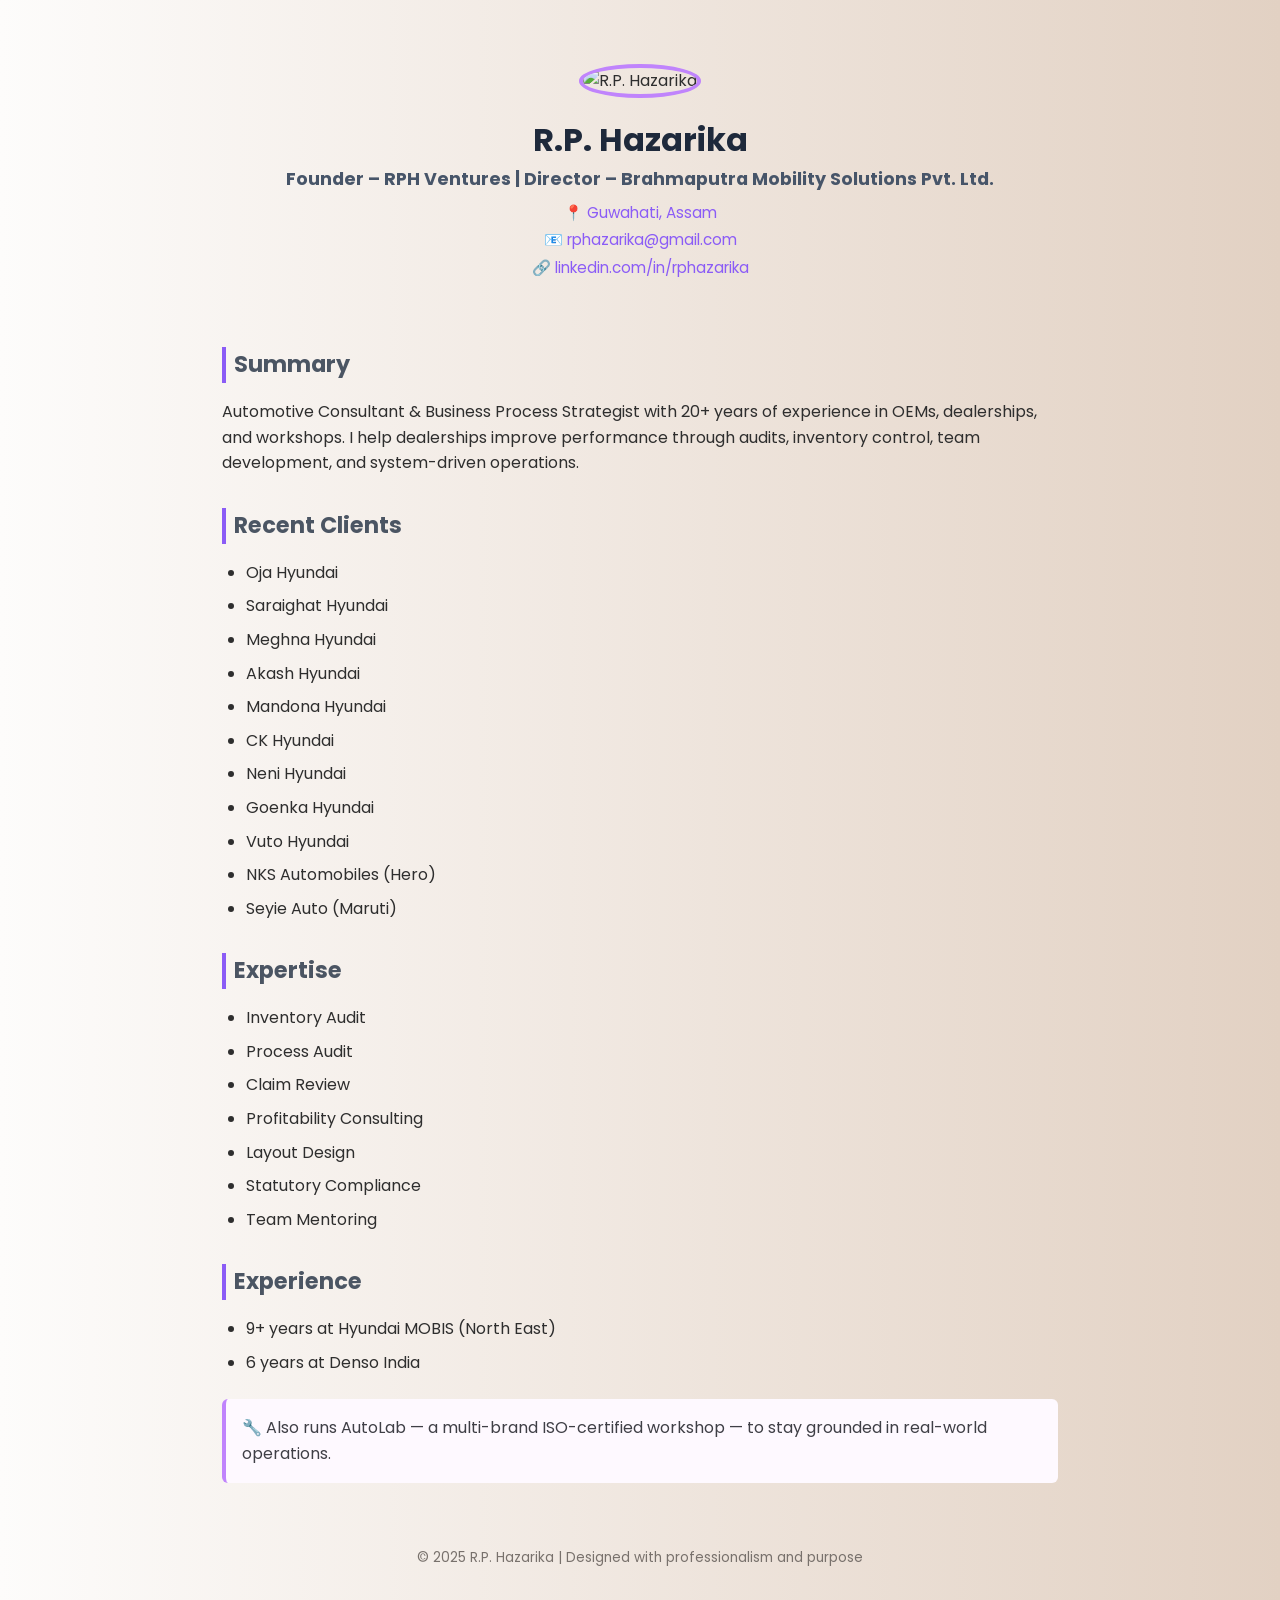
==== index.html @ 64beb993 "Add files via upload" ====
<!DOCTYPE html>
<html lang="en">
<head>
  <meta charset="UTF-8" />
  <meta name="viewport" content="width=device-width, initial-scale=1.0" />
  <title>R.P. Hazarika – Automotive Consultant</title>
  <link href="https://fonts.googleapis.com/css2?family=Poppins:wght@400;600&display=swap" rel="stylesheet">
  <style>
    * { box-sizing: border-box; margin: 0; padding: 0; }
    body {
      font-family: 'Poppins', sans-serif;
      background: linear-gradient(to right, #fdfcfb, #e2d1c3);
      color: #2e2e2e;
      line-height: 1.6;
    }
    .container {
      max-width: 900px;
      margin: auto;
      padding: 2rem;
    }
    header {
      text-align: center;
      padding: 2rem 1rem;
    }
    .profile-img {
      width: 140px;
      height: 140px;
      border-radius: 50%;
      border: 4px solid #c084fc;
      object-fit: cover;
      margin-bottom: 1rem;
    }
    h1 { font-size: 2rem; color: #1e293b; }
    h2 { font-size: 1.1rem; color: #475569; margin-bottom: 0.5rem; }
    .contact p, .contact a {
      font-size: 0.95rem;
      color: #8b5cf6;
      text-decoration: none;
      margin: 0.2rem 0;
    }
    section { margin-top: 2rem; }
    section h3 {
      font-size: 1.4rem;
      color: #4b5563;
      border-left: 4px solid #8b5cf6;
      padding-left: 0.5rem;
      margin-bottom: 1rem;
    }
    ul { margin-left: 1.5rem; }
    ul li { margin-bottom: 0.5rem; }
    .highlight-box {
      background-color: #fef9ff;
      padding: 1rem;
      border-left: 4px solid #c084fc;
      border-radius: 6px;
      margin-top: 1.5rem;
      color: #3f3f46;
    }
    footer {
      text-align: center;
      padding: 1rem;
      font-size: 0.85rem;
      color: #78716c;
      margin-top: 3rem;
    }
  </style>
</head>
<body>
  <div class="container">
    <header>
      <img src="https://via.placeholder.com/140" alt="R.P. Hazarika" class="profile-img" />
      <h1>R.P. Hazarika</h1>
      <h2>Founder – RPH Ventures | Director – Brahmaputra Mobility Solutions Pvt. Ltd.</h2>
      <div class="contact">
        <p>📍 Guwahati, Assam</p>
        <p>📧 <a href="mailto:rphazarika@gmail.com">rphazarika@gmail.com</a></p>
        <p>🔗 <a href="https://linkedin.com/in/rphazarika" target="_blank">linkedin.com/in/rphazarika</a></p>
      </div>
    </header>

    <section>
      <h3>Summary</h3>
      <p>
        Automotive Consultant & Business Process Strategist with 20+ years of experience in OEMs, dealerships, and workshops. I help dealerships improve performance through audits, inventory control, team development, and system-driven operations.
      </p>
    </section>

    <section>
      <h3>Recent Clients</h3>
      <ul>
        <li>Oja Hyundai</li>
        <li>Saraighat Hyundai</li>
        <li>Meghna Hyundai</li>
        <li>Akash Hyundai</li>
        <li>Mandona Hyundai</li>
        <li>CK Hyundai</li>
        <li>Neni Hyundai</li>
        <li>Goenka Hyundai</li>
        <li>Vuto Hyundai</li>
        <li>NKS Automobiles (Hero)</li>
        <li>Seyie Auto (Maruti)</li>
      </ul>
    </section>

    <section>
      <h3>Expertise</h3>
      <ul>
        <li>Inventory Audit</li>
        <li>Process Audit</li>
        <li>Claim Review</li>
        <li>Profitability Consulting</li>
        <li>Layout Design</li>
        <li>Statutory Compliance</li>
        <li>Team Mentoring</li>
      </ul>
    </section>

    <section>
      <h3>Experience</h3>
      <ul>
        <li>9+ years at Hyundai MOBIS (North East)</li>
        <li>6 years at Denso India</li>
      </ul>
    </section>

    <div class="highlight-box">
      🔧 Also runs AutoLab — a multi-brand ISO-certified workshop — to stay grounded in real-world operations.
    </div>

    <footer>
      &copy; 2025 R.P. Hazarika | Designed with professionalism and purpose
    </footer>
  </div>
</body>
</html>
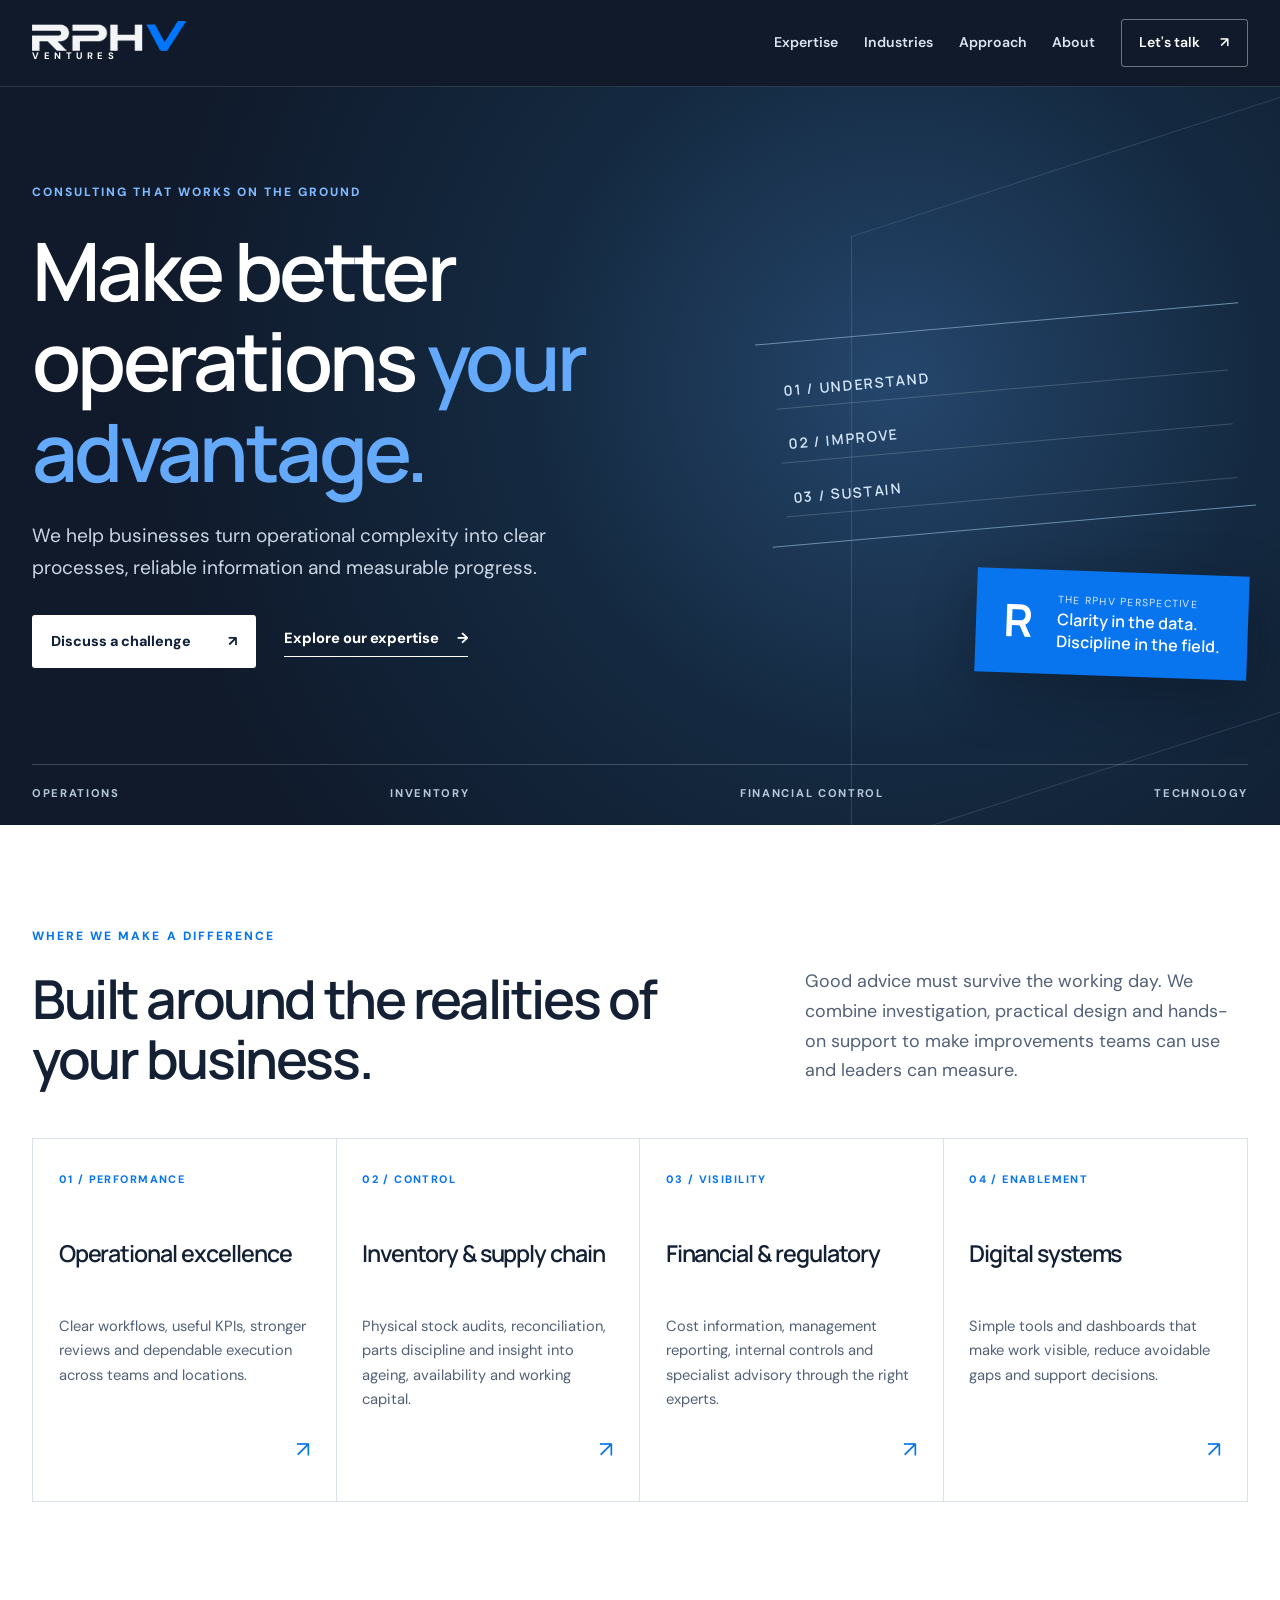
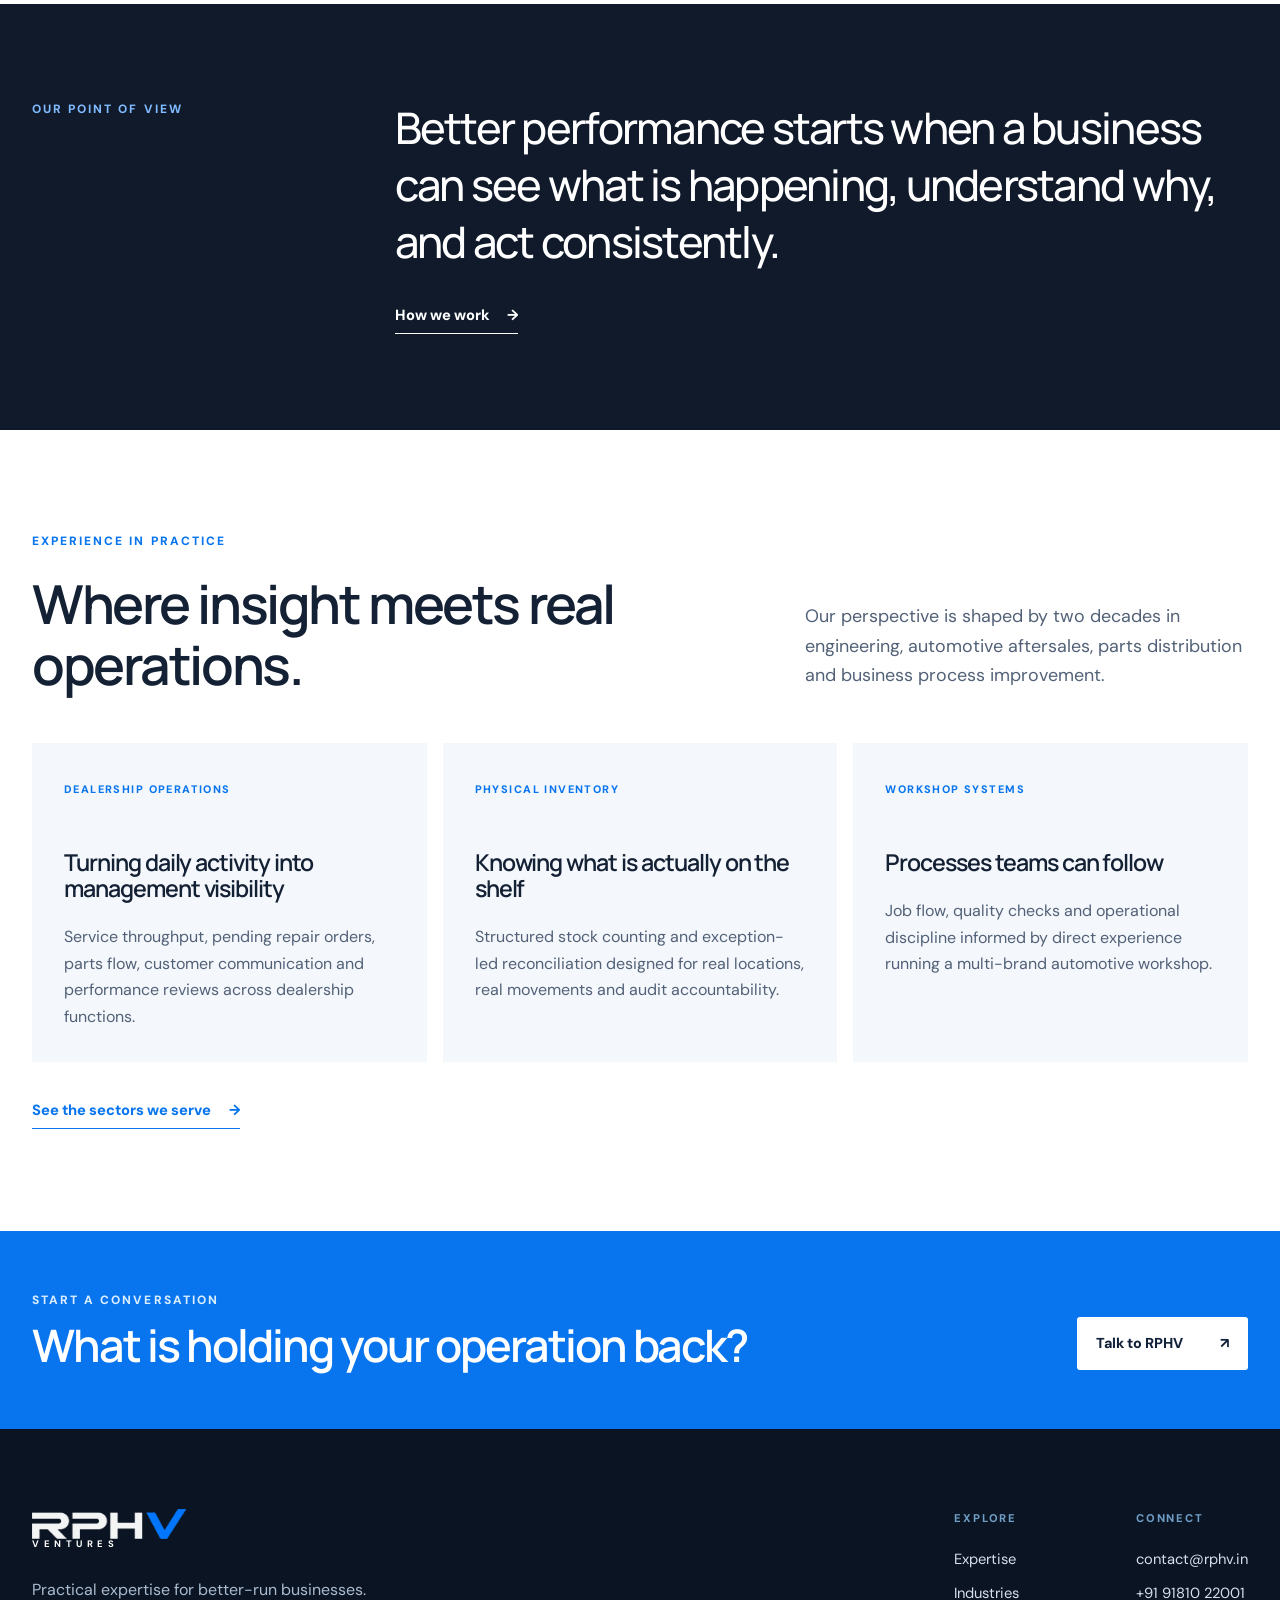
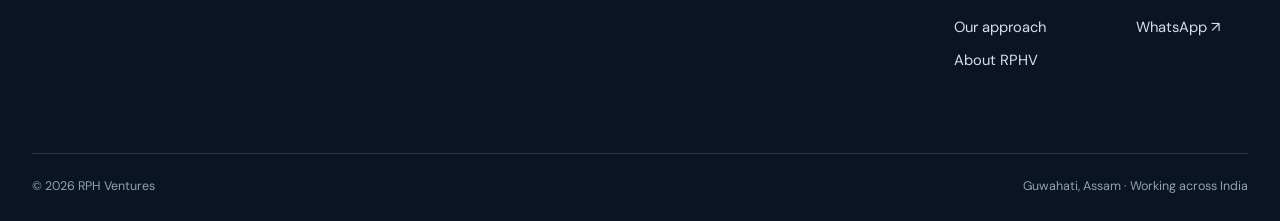
==== commit 26361d05: "Build RPHV corporate website for static hosting" ====
--- a/index.html
+++ b/index.html
@@ -1,136 +1,17 @@
-
-<!DOCTYPE html>
-<html lang="en">
-<head>
-  <meta charset="UTF-8" />
-  <meta name="viewport" content="width=device-width, initial-scale=1.0" />
-  <title>R.P. Hazarika – Automotive Consultant</title>
-  <link href="https://fonts.googleapis.com/css2?family=Poppins:wght@400;600&display=swap" rel="stylesheet">
-  <style>
-    * { box-sizing: border-box; margin: 0; padding: 0; }
-    body {
-      font-family: 'Poppins', sans-serif;
-      background: linear-gradient(to right, #fdfcfb, #e2d1c3);
-      color: #2e2e2e;
-      line-height: 1.6;
-    }
-    .container {
-      max-width: 900px;
-      margin: auto;
-      padding: 2rem;
-    }
-    header {
-      text-align: center;
-      padding: 2rem 1rem;
-    }
-    .profile-img {
-      width: 140px;
-      height: 140px;
-      border-radius: 50%;
-      border: 4px solid #c084fc;
-      object-fit: cover;
-      margin-bottom: 1rem;
-    }
-    h1 { font-size: 2rem; color: #1e293b; }
-    h2 { font-size: 1.1rem; color: #475569; margin-bottom: 0.5rem; }
-    .contact p, .contact a {
-      font-size: 0.95rem;
-      color: #8b5cf6;
-      text-decoration: none;
-      margin: 0.2rem 0;
-    }
-    section { margin-top: 2rem; }
-    section h3 {
-      font-size: 1.4rem;
-      color: #4b5563;
-      border-left: 4px solid #8b5cf6;
-      padding-left: 0.5rem;
-      margin-bottom: 1rem;
-    }
-    ul { margin-left: 1.5rem; }
-    ul li { margin-bottom: 0.5rem; }
-    .highlight-box {
-      background-color: #fef9ff;
-      padding: 1rem;
-      border-left: 4px solid #c084fc;
-      border-radius: 6px;
-      margin-top: 1.5rem;
-      color: #3f3f46;
-    }
-    footer {
-      text-align: center;
-      padding: 1rem;
-      font-size: 0.85rem;
-      color: #78716c;
-      margin-top: 3rem;
-    }
-  </style>
-</head>
-<body>
-  <div class="container">
-    <header>
-      <img src="https://via.placeholder.com/140" alt="R.P. Hazarika" class="profile-img" />
-      <h1>R.P. Hazarika</h1>
-      <h2>Founder – RPH Ventures | Director – Brahmaputra Mobility Solutions Pvt. Ltd.</h2>
-      <div class="contact">
-        <p>📍 Guwahati, Assam</p>
-        <p>📧 <a href="mailto:rphazarika@gmail.com">rphazarika@gmail.com</a></p>
-        <p>🔗 <a href="https://linkedin.com/in/rphazarika" target="_blank">linkedin.com/in/rphazarika</a></p>
-      </div>
-    </header>
-
-    <section>
-      <h3>Summary</h3>
-      <p>
-        Automotive Consultant & Business Process Strategist with 20+ years of experience in OEMs, dealerships, and workshops. I help dealerships improve performance through audits, inventory control, team development, and system-driven operations.
-      </p>
-    </section>
-
-    <section>
-      <h3>Recent Clients</h3>
-      <ul>
-        <li>Oja Hyundai</li>
-        <li>Saraighat Hyundai</li>
-        <li>Meghna Hyundai</li>
-        <li>Akash Hyundai</li>
-        <li>Mandona Hyundai</li>
-        <li>CK Hyundai</li>
-        <li>Neni Hyundai</li>
-        <li>Goenka Hyundai</li>
-        <li>Vuto Hyundai</li>
-        <li>NKS Automobiles (Hero)</li>
-        <li>Seyie Auto (Maruti)</li>
-      </ul>
-    </section>
-
-    <section>
-      <h3>Expertise</h3>
-      <ul>
-        <li>Inventory Audit</li>
-        <li>Process Audit</li>
-        <li>Claim Review</li>
-        <li>Profitability Consulting</li>
-        <li>Layout Design</li>
-        <li>Statutory Compliance</li>
-        <li>Team Mentoring</li>
-      </ul>
-    </section>
-
-    <section>
-      <h3>Experience</h3>
-      <ul>
-        <li>9+ years at Hyundai MOBIS (North East)</li>
-        <li>6 years at Denso India</li>
-      </ul>
-    </section>
-
-    <div class="highlight-box">
-      🔧 Also runs AutoLab — a multi-brand ISO-certified workshop — to stay grounded in real-world operations.
-    </div>
-
-    <footer>
-      &copy; 2025 R.P. Hazarika | Designed with professionalism and purpose
-    </footer>
-  </div>
-</body>
-</html>
+<!doctype html>
+<html lang="en"><head><meta charset="utf-8"><meta name="viewport" content="width=device-width, initial-scale=1">
+<title>Operational improvement that stays improved | RPH Ventures</title><meta name="description" content="RPH Ventures helps businesses strengthen operations, inventory control, financial visibility and execution.">
+<link rel="canonical" href="https://rphv.in/"><meta name="theme-color" content="#101a2b">
+<meta property="og:title" content="Operational improvement that stays improved | RPH Ventures"><meta property="og:description" content="RPH Ventures helps businesses strengthen operations, inventory control, financial visibility and execution."><meta property="og:type" content="website"><meta property="og:url" content="https://rphv.in/">
+<link rel="icon" href="/assets/favicon.svg" type="image/svg+xml"><link rel="stylesheet" href="/assets/site.css"><script src="/assets/site.js" defer></script>
+</head><body>
+<a class="skip" href="#main">Skip to content</a>
+<header class="site-header"><div class="wrap header-inner"><a class="brand" href="/" aria-label="RPH Ventures, home"><img src="/assets/logo-white.png" alt="RPHV" width="176" height="35"><span>VENTURES</span></a><button class="menu-toggle" aria-controls="site-nav" aria-expanded="false" aria-label="Open menu"><span></span><span></span></button><nav id="site-nav" aria-label="Main navigation"><a href="/expertise/" >Expertise</a><a href="/industries/" >Industries</a><a href="/approach/" >Approach</a><a href="/about/" >About</a><a class="nav-contact" href="/contact/" >Let's talk <span aria-hidden="true">↗</span></a></nav></div></header>
+<main id="main">
+<section class="hero"><div class="wrap hero-layout"><div class="hero-copy"><p class="eyebrow light">CONSULTING THAT WORKS ON THE GROUND</p><h1>Make better operations <em>your advantage.</em></h1><p class="hero-intro">We help businesses turn operational complexity into clear processes, reliable information and measurable progress.</p><div class="hero-actions"><a class="btn btn-white" href="/contact/">Discuss a challenge <span aria-hidden="true">↗</span></a><a class="text-link light-link" href="/expertise/">Explore our expertise <span aria-hidden="true">→</span></a></div></div><div class="hero-composition" aria-label="From insight to execution"><div class="hero-outline"><span>01 / UNDERSTAND</span><span>02 / IMPROVE</span><span>03 / SUSTAIN</span></div><div class="hero-callout"><span class="callout-mark">R</span><div><small>THE RPHV PERSPECTIVE</small><strong>Clarity in the data.<br>Discipline in the field.</strong></div></div></div></div><div class="wrap hero-foot"><span>OPERATIONS</span><span>INVENTORY</span><span>FINANCIAL CONTROL</span><span>TECHNOLOGY</span></div></section>
+<section class="intro-section section"><div class="wrap split-heading"><div><p class="eyebrow">WHERE WE MAKE A DIFFERENCE</p><h2>Built around the realities of your business.</h2></div><p>Good advice must survive the working day. We combine investigation, practical design and hands-on support to make improvements teams can use and leaders can measure.</p></div><div class="wrap service-grid"><a class="service-card" href="/expertise/#operations"><span class="card-index">01 / PERFORMANCE</span><h3>Operational excellence</h3><p>Clear workflows, useful KPIs, stronger reviews and dependable execution across teams and locations.</p><span class="card-arrow" aria-hidden="true">↗</span></a><a class="service-card" href="/expertise/#inventory"><span class="card-index">02 / CONTROL</span><h3>Inventory & supply chain</h3><p>Physical stock audits, reconciliation, parts discipline and insight into ageing, availability and working capital.</p><span class="card-arrow" aria-hidden="true">↗</span></a><a class="service-card" href="/expertise/#finance"><span class="card-index">03 / VISIBILITY</span><h3>Financial & regulatory</h3><p>Cost information, management reporting, internal controls and specialist advisory through the right experts.</p><span class="card-arrow" aria-hidden="true">↗</span></a><a class="service-card" href="/expertise/#digital"><span class="card-index">04 / ENABLEMENT</span><h3>Digital systems</h3><p>Simple tools and dashboards that make work visible, reduce avoidable gaps and support decisions.</p><span class="card-arrow" aria-hidden="true">↗</span></a></div></section>
+<section class="statement"><div class="wrap statement-grid"><p class="eyebrow light">OUR POINT OF VIEW</p><div><blockquote>Better performance starts when a business can see what is happening, understand why, and act consistently.</blockquote><a class="text-link light-link" href="/approach/">How we work <span aria-hidden="true">→</span></a></div></div></section>
+<section class="section"><div class="wrap split-heading"><div><p class="eyebrow">EXPERIENCE IN PRACTICE</p><h2>Where insight meets real operations.</h2></div><p>Our perspective is shaped by two decades in engineering, automotive aftersales, parts distribution and business process improvement.</p></div><div class="wrap feature-grid"><article class="feature-card"><span>DEALERSHIP OPERATIONS</span><h3>Turning daily activity into management visibility</h3><p>Service throughput, pending repair orders, parts flow, customer communication and performance reviews across dealership functions.</p></article><article class="feature-card"><span>PHYSICAL INVENTORY</span><h3>Knowing what is actually on the shelf</h3><p>Structured stock counting and exception-led reconciliation designed for real locations, real movements and audit accountability.</p></article><article class="feature-card"><span>WORKSHOP SYSTEMS</span><h3>Processes teams can follow</h3><p>Job flow, quality checks and operational discipline informed by direct experience running a multi-brand automotive workshop.</p></article></div><div class="wrap section-end"><a class="text-link" href="/industries/">See the sectors we serve <span aria-hidden="true">→</span></a></div></section>
+<section class="cta-band"><div class="wrap cta-inner"><div><p class="eyebrow light">START A CONVERSATION</p><h2>What is holding your operation back?</h2></div><a class="btn btn-white" href="/contact/">Talk to RPHV <span aria-hidden="true">↗</span></a></div></section></main>
+<footer class="site-footer"><div class="wrap"><div class="footer-top"><div><a class="brand footer-brand" href="/" aria-label="RPH Ventures, home"><img src="/assets/logo-white.png" alt="RPHV" width="176" height="35"><span>VENTURES</span></a><p>Practical expertise for better-run businesses.</p></div><div class="footer-links"><div><span class="footer-label">EXPLORE</span><a href="/expertise/">Expertise</a><a href="/industries/">Industries</a><a href="/approach/">Our approach</a><a href="/about/">About RPHV</a></div><div><span class="footer-label">CONNECT</span><a href="mailto:contact@rphv.in">contact@rphv.in</a><a href="tel:+919181022001">+91 91810 22001</a><a href="https://wa.me/919181022001" target="_blank" rel="noopener noreferrer">WhatsApp ↗</a></div></div></div><div class="footer-bottom"><span>© 2026 RPH Ventures</span><span>Guwahati, Assam · Working across India</span></div></div></footer>
+</body></html>
--- a/assets/site.css
+++ b/assets/site.css
@@ -0,0 +1,5 @@
+@import url('https://fonts.googleapis.com/css2?family=DM+Sans:wght@400;500;600;700&family=Manrope:wght@400;500;600;700;800&display=swap');
+:root{--navy:#101a2b;--navy2:#15253a;--ink:#142135;--muted:#526177;--blue:#0875ee;--pale:#f4f7fb;--line:#d9e1eb;--white:#fff;--max:1216px}*{box-sizing:border-box}html{scroll-behavior:smooth}body{margin:0;color:var(--ink);background:#fff;font:400 1rem/1.65 'DM Sans',Arial,sans-serif}a{color:inherit;text-decoration:none}button{font:inherit}img{max-width:100%;display:block}h1,h2,h3,p,blockquote{margin-top:0}h1,h2,h3{font-family:Manrope,Arial,sans-serif;letter-spacing:-.045em;line-height:1.12}h1{font-size:clamp(3rem,6.3vw,6rem);font-weight:600}h2{font-size:clamp(2.2rem,4.2vw,4rem);font-weight:600}h3{font-size:1.45rem;font-weight:600}p{margin-bottom:1.3rem}.wrap{width:min(calc(100% - 64px),var(--max));margin-inline:auto}.skip{position:absolute;left:10px;top:-90px;background:#fff;padding:10px 16px;z-index:100}.skip:focus{top:10px}.site-header{background:var(--navy);color:#fff;border-bottom:1px solid rgba(255,255,255,.13);position:relative;z-index:10}.header-inner{min-height:86px;display:flex;align-items:center;justify-content:space-between;gap:2rem}.brand{display:flex;flex-direction:column;width:max-content;gap:0}.brand img{width:154px;height:auto}.brand span{font-size:.59rem;letter-spacing:.48em;font-weight:700;margin-top:-2px}.site-header nav{display:flex;align-items:center;gap:clamp(1.1rem,2vw,2rem);font-size:.88rem;font-weight:600}.site-header nav>a:not(.nav-contact){color:#dbe5f1;transition:color .2s}.site-header nav>a:hover,.site-header nav>a[aria-current=page]{color:#fff}.nav-contact{display:inline-flex;align-items:center;gap:1.25rem;border:1px solid rgba(255,255,255,.4);padding:.7rem 1.1rem;border-radius:3px}.nav-contact:hover{background:#fff;color:var(--navy)}.menu-toggle{display:none}.eyebrow{font-size:.75rem;letter-spacing:.17em;font-weight:800;color:var(--blue);line-height:1.5;margin-bottom:1.5rem}.eyebrow.light{color:#80baff}em{font-style:normal;color:#65aafa}.hero{background:radial-gradient(circle at 70% 40%,#25466c 0%,#142940 37%,#101a2b 75%);color:#fff;overflow:hidden}.hero-layout{display:grid;grid-template-columns:1.17fr .83fr;min-height:620px;align-items:center;gap:3rem}.hero-copy{padding:6rem 0}.hero h1{max-width:760px;margin-bottom:1.5rem}.hero-intro{font-size:clamp(1.05rem,1.5vw,1.2rem);color:#cad6e5;max-width:560px;line-height:1.65}.hero-actions{display:flex;align-items:center;flex-wrap:wrap;gap:1.75rem;margin-top:2rem}.btn{display:inline-flex;gap:2.3rem;align-items:center;justify-content:space-between;padding:.9rem 1.2rem;font-size:.9rem;font-weight:800;border-radius:3px;min-height:52px;transition:transform .2s,background .2s}.btn:hover{transform:translateY(-3px)}.btn-white{background:#fff;color:#12213a}.btn-white:hover{background:#dfeeff}.btn-blue{background:var(--blue);color:#fff}.text-link{font-weight:800;font-size:.92rem;display:inline-flex;align-items:center;gap:1.1rem;color:var(--blue);border-bottom:1px solid currentColor;padding-bottom:.35rem}.text-link:hover{gap:1.5rem}.light-link{color:#fff}.hero-composition{position:relative;align-self:stretch;display:grid;align-content:center;min-height:480px}.hero-composition:before{content:'';position:absolute;inset:9% -30% 0 18%;border:1px solid rgba(171,206,247,.17);transform:skewY(-18deg)}.hero-outline{border-top:1px solid #6b8dad;border-bottom:1px solid #6b8dad;position:relative;transform:rotate(-5deg);padding:1.8rem 1rem;display:flex;flex-direction:column;gap:1rem;font:600 clamp(.8rem,1.1vw,1rem) Manrope;letter-spacing:.12em;color:#d6e8fc}.hero-outline span{border-bottom:1px solid rgba(255,255,255,.17);padding:.55rem}.hero-callout{position:absolute;bottom:13%;right:0;display:flex;align-items:center;gap:1.5rem;background:#0875ee;padding:1.3rem 1.7rem;box-shadow:0 18px 55px #08101d60;transform:rotate(2deg)}.hero-callout small{display:block;font-size:.65rem;letter-spacing:.12em;color:#d4e9ff}.hero-callout strong{display:block;font:600 1rem/1.4 Manrope}.callout-mark{font:700 2.8rem Manrope;line-height:1}.hero-foot{border-top:1px solid #ffffff32;display:flex;gap:2rem;justify-content:space-between;flex-wrap:wrap;padding:1.2rem 0 1.4rem;color:#b8c9dd;font-size:.7rem;letter-spacing:.15em;font-weight:700}.section{padding:clamp(4.5rem,8vw,8rem) 0}.split-heading{display:grid;grid-template-columns:1fr .67fr;align-items:end;gap:7rem;margin-bottom:3rem}.split-heading h2{max-width:660px;margin-bottom:0}.split-heading>p{max-width:510px;color:var(--muted);font-size:1.12rem;margin-bottom:.25rem}.service-grid{display:grid;grid-template-columns:repeat(4,1fr);border:1px solid var(--line)}.service-card{min-height:340px;padding:2rem 1.6rem;display:flex;flex-direction:column;border-right:1px solid var(--line);transition:background .2s}.service-card:last-child{border-right:0}.service-card:hover{background:var(--pale)}.card-index,.feature-card>span,.industry-grid article>span{font-size:.68rem;font-weight:800;letter-spacing:.13em;color:var(--blue)}.service-card h3{margin-top:3.2rem;min-height:3.2rem}.service-card p{color:var(--muted);font-size:.92rem;line-height:1.65}.card-arrow{margin-top:auto;align-self:flex-end;font-size:1.4rem;color:var(--blue)}.statement{background:var(--navy);color:#fff;padding:6rem 0}.statement-grid{display:grid;grid-template-columns:.35fr 1fr;gap:4rem}.statement blockquote{font:500 clamp(2rem,3.4vw,3.5rem)/1.3 Manrope;letter-spacing:-.04em;max-width:920px;margin:0 0 2rem}.feature-grid{display:grid;grid-template-columns:repeat(3,1fr);gap:1rem}.feature-card{background:var(--pale);padding:2rem;min-height:300px}.feature-card h3{margin-top:3rem}.feature-card p{color:var(--muted);margin-bottom:0}.section-end{margin-top:2.2rem}.cta-band{background:var(--blue);color:#fff;padding:3.7rem 0}.cta-inner{display:flex;align-items:end;justify-content:space-between;gap:2rem}.cta-inner h2{font-size:clamp(2rem,3.5vw,3.4rem);margin:0;max-width:750px}.cta-inner .eyebrow{margin-bottom:.7rem;color:#d9edff}.site-footer{background:#0b1422;color:#fff;padding:5rem 0 1.5rem}.footer-top{display:flex;justify-content:space-between;gap:4rem;padding-bottom:5rem}.footer-top>div>p{color:#aabbd0;margin-top:1.5rem}.footer-links{display:flex;gap:clamp(3rem,7vw,8rem)}.footer-links>div{display:flex;flex-direction:column;gap:.6rem}.footer-label{font-size:.7rem;letter-spacing:.16em;color:#6f9ec7;margin-bottom:.6rem;font-weight:800}.footer-links a{font-size:.92rem;color:#d5dfed}.footer-links a:hover{color:#fff;text-decoration:underline}.footer-bottom{border-top:1px solid #ffffff25;padding-top:1.4rem;display:flex;justify-content:space-between;gap:1rem;font-size:.78rem;color:#8ea2b8}.page-hero{background:radial-gradient(circle at 90% 10%,#28517b,#142b47 38%,#101a2b 75%);color:#fff;padding:clamp(5rem,9vw,9rem) 0}.page-hero h1{max-width:1000px;margin:0 0 1.6rem}.page-hero>div>p:last-child{color:#c7d4e3;font-size:1.22rem;max-width:690px;margin:0}.practice{scroll-margin-top:2rem;display:grid;grid-template-columns:.8fr 1fr;gap:5rem;padding:3.8rem 0;border-top:1px solid var(--line)}.practice:last-child{border-bottom:1px solid var(--line)}.practice .number{font:700 3.5rem Manrope;color:#cbdcf0}.practice .eyebrow{margin:.5rem 0}.practice h2{font-size:clamp(2rem,3.2vw,3rem);max-width:440px}.practice>div:nth-child(2)>p{font-size:1.12rem;color:var(--muted)}.practice ul{padding-left:1.2rem;line-height:2;color:#263b51}.practice li::marker{color:var(--blue)}.industry-grid{display:grid;grid-template-columns:1fr 1fr;gap:1rem}.industry-grid article{background:var(--pale);padding:3rem;min-height:330px}.industry-grid h2{font-size:clamp(2rem,3vw,3rem);margin-top:3rem}.industry-grid p{color:var(--muted);max-width:500px}.quote-section{background:#eef4fa;padding:5rem 0}.quote-section p:not(.eyebrow){font:600 clamp(1.8rem,3vw,3rem)/1.35 Manrope;letter-spacing:-.035em;max-width:860px}.approach-list article{display:grid;grid-template-columns:110px 1fr;gap:3rem;padding:2.4rem 0;border-top:1px solid var(--line)}.approach-list article:last-child{border-bottom:1px solid var(--line)}.approach-list article>span{font:700 2rem Manrope;color:var(--blue)}.approach-list h2{font-size:clamp(1.8rem,2.8vw,2.8rem);margin-bottom:.6rem}.approach-list p{font-size:1.1rem;color:var(--muted);max-width:700px;margin:0}.about-grid{display:grid;grid-template-columns:.75fr 1fr;gap:6rem}.rich-text p{font-size:1.12rem;color:var(--muted)}.leader-section{background:var(--pale);padding:5rem 0}.leader-grid{display:grid;grid-template-columns:.75fr 1fr;align-items:center;gap:6rem}.leader-monogram{background:var(--navy);aspect-ratio:1.1;display:flex;align-items:center;justify-content:center;font:700 clamp(4rem,9vw,9rem) Manrope;color:#fff;letter-spacing:-.12em}.leader-monogram span{color:var(--blue)}.leader-grid h2{margin-bottom:.5rem}.leader-grid p:last-child{font-size:1.1rem;color:var(--muted)}.leader-role{color:var(--blue);font-weight:700}.contact-grid{display:grid;grid-template-columns:.8fr 1fr;gap:7rem}.contact-grid h2{max-width:430px}.contact-grid>div:first-child>p:last-child{color:var(--muted);font-size:1.1rem;max-width:430px}.contact-options{border-top:1px solid var(--line)}.contact-options>a{display:grid;grid-template-columns:1fr auto;align-items:center;gap:.3rem;padding:1.5rem 0;border-bottom:1px solid var(--line)}.contact-options>a>span:first-child,.contact-location span{grid-column:1/-1;color:var(--blue);font-size:.7rem;font-weight:800;letter-spacing:.14em}.contact-options strong{font:600 clamp(1.2rem,2vw,1.7rem) Manrope;letter-spacing:-.03em}.contact-options>a:hover strong{text-decoration:underline}.contact-location{padding:1.5rem 0}.contact-location strong{display:block;font-size:1.35rem;margin-top:.5rem}.contact-location p{color:var(--muted)}.not-found{min-height:100vh;display:flex;flex-direction:column;align-items:flex-start;justify-content:center;padding:3rem;max-width:700px;margin:auto}.not-found h1{font-size:3rem}
+@media(max-width:980px){.site-header nav{gap:1rem}.hero-layout{grid-template-columns:1fr}.hero-copy{padding:5rem 0 1rem}.hero-composition{min-height:290px;max-width:530px;width:100%;margin:0 auto 2rem}.hero-callout{bottom:4%}.service-grid{grid-template-columns:repeat(2,1fr)}.service-card:nth-child(2){border-right:0}.service-card:nth-child(-n+2){border-bottom:1px solid var(--line)}.split-heading{gap:3rem}.contact-grid{gap:3rem}}
+@media(max-width:700px){.wrap{width:min(calc(100% - 36px),var(--max))}.header-inner{min-height:72px}.brand img{width:128px}.brand span{font-size:.49rem}.menu-toggle{display:flex;flex-direction:column;gap:6px;align-items:center;justify-content:center;background:none;border:1px solid #ffffff70;width:43px;height:42px;border-radius:2px;cursor:pointer}.menu-toggle span{width:20px;height:2px;background:#fff}.site-header nav{display:none;position:absolute;top:72px;left:0;right:0;background:var(--navy2);padding:1.1rem 18px 1.4rem;flex-direction:column;align-items:stretch;box-shadow:0 15px 30px #07101f70}.site-header nav.open{display:flex}.site-header nav a{padding:.65rem}.nav-contact{justify-content:space-between}.hero-layout{gap:0;min-height:0}.hero-copy{padding:5rem 0 1rem}.hero h1{font-size:clamp(2.7rem,12vw,4.6rem)}.hero-composition{min-height:270px}.hero-outline{max-width:85%}.hero-callout{right:0;padding:.9rem;gap:.8rem}.callout-mark{font-size:2rem}.hero-foot{gap:.6rem 1.2rem;justify-content:flex-start;font-size:.6rem}.section{padding:4.5rem 0}.split-heading,.statement-grid,.practice,.about-grid,.leader-grid,.contact-grid{grid-template-columns:1fr;gap:1.5rem}.split-heading{margin-bottom:2rem}.split-heading>p{font-size:1rem}.service-grid,.feature-grid,.industry-grid{grid-template-columns:1fr}.service-card{min-height:240px;border-right:0;border-bottom:1px solid var(--line)!important}.service-card:last-child{border-bottom:0!important}.service-card h3,.feature-card h3,.industry-grid h2{margin-top:2rem;min-height:0}.statement{padding:4.5rem 0}.statement blockquote{font-size:2rem}.feature-card,.industry-grid article{min-height:0;padding:1.7rem}.cta-inner{align-items:start;flex-direction:column}.footer-top{flex-direction:column;gap:2rem;padding-bottom:3rem}.footer-links{gap:3rem;flex-wrap:wrap}.footer-bottom{flex-direction:column}.page-hero{padding:5rem 0}.page-hero h1{font-size:clamp(2.7rem,11vw,4.5rem)}.page-hero>div>p:last-child{font-size:1.05rem}.practice{gap:0;padding:2.8rem 0}.practice .number{font-size:2.3rem}.practice>div:nth-child(2)>p{font-size:1rem}.approach-list article{grid-template-columns:55px 1fr;gap:1rem}.approach-list article>span{font-size:1.3rem}.approach-list p{font-size:1rem}.leader-monogram{max-width:340px}.contact-grid{gap:2.5rem}}
+@media(prefers-reduced-motion:reduce){html{scroll-behavior:auto}*,*:before,*:after{transition:none!important;animation:none!important}}
